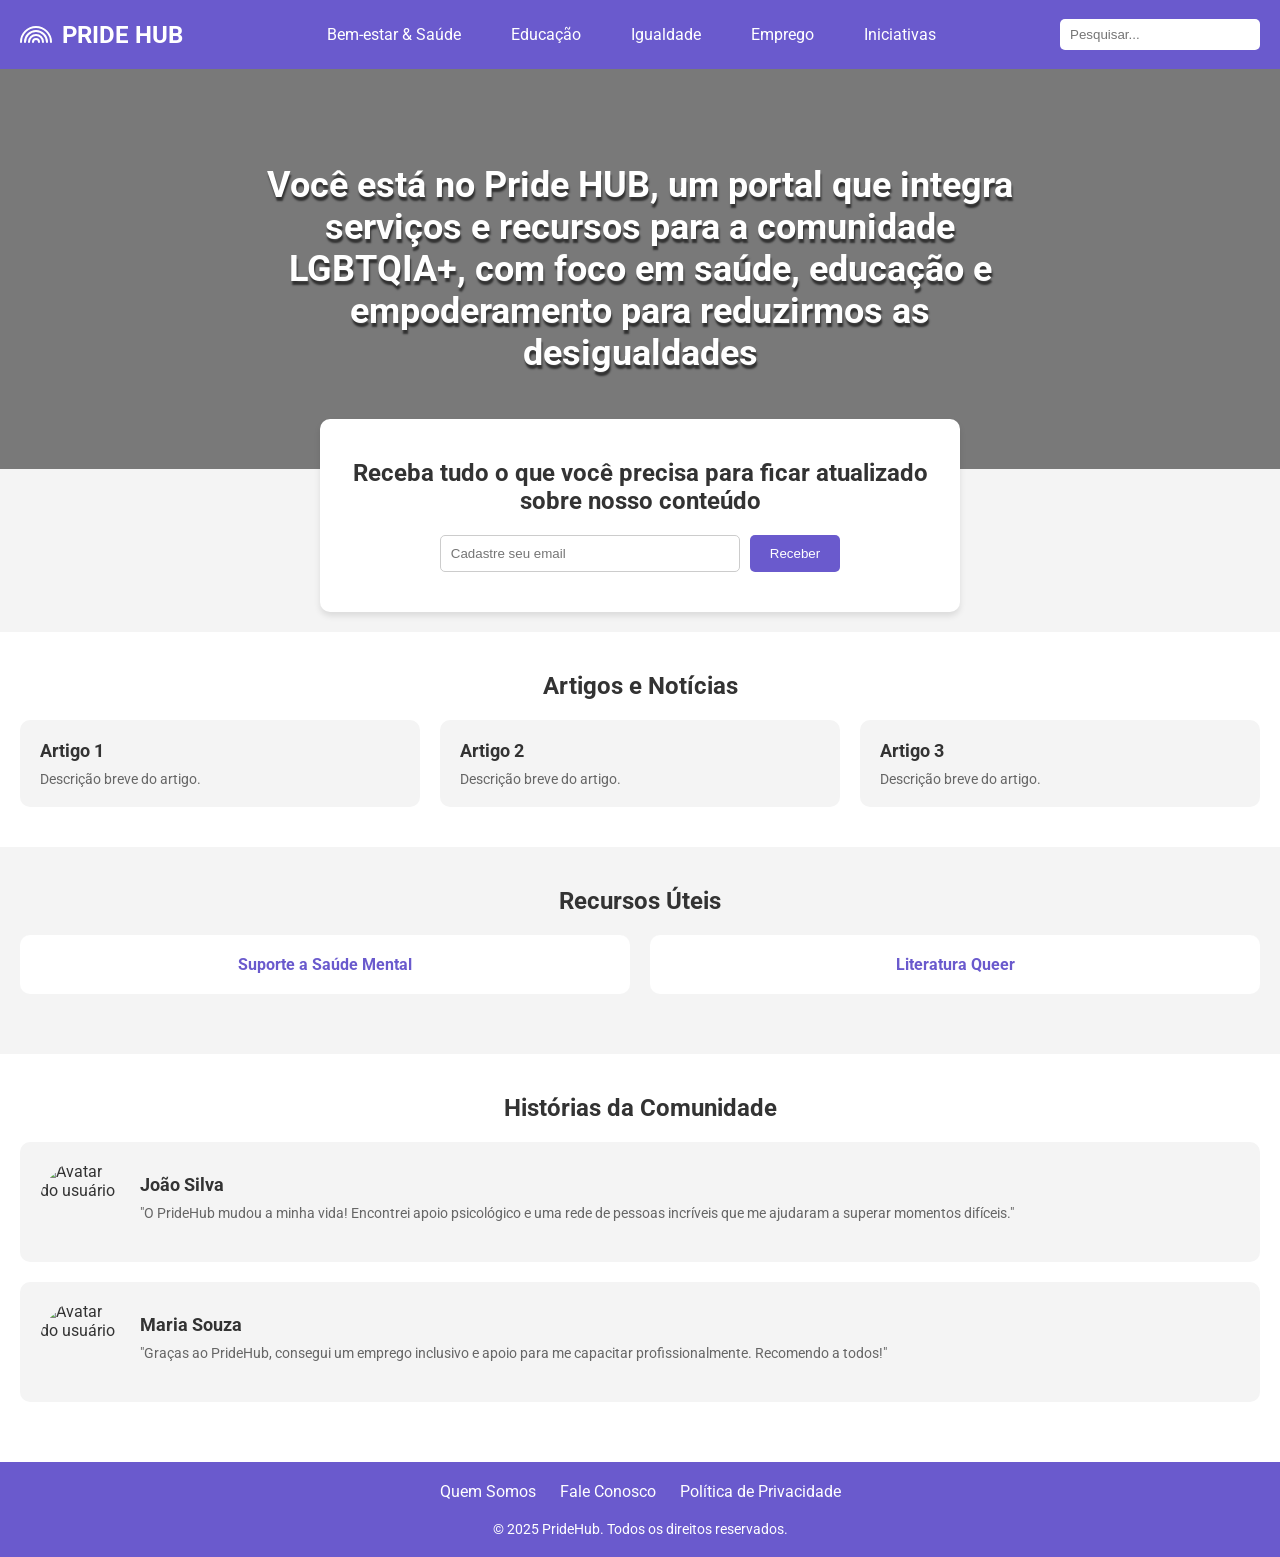
==== Desktop/Recode Pride Hub/pridehub/index.html @ 86a32c19 "inicio" ====
<!DOCTYPE html>
<html lang="pt-BR">
<head>
    <meta charset="UTF-8">
    <meta name="viewport" content="width=device-width, initial-scale=1.0">
    <title>PrideHub - Seu lugar inclusivo e acolhedor</title>
	<link rel="icon" type="image/png" href="img/favicon-96x96.png" sizes="96x96" />
    <link rel="icon" type="image/svg+xml" href="img/favicon.svg" />
    <link rel="shortcut icon" href="img/favicon.ico" />
    <link rel="apple-touch-icon" sizes="180x180" href="img/apple-touch-icon.png" />
    <link rel="manifest" href="img/site.webmanifest" />
	<link rel="stylesheet" href="style.css">
    <link href="https://fonts.googleapis.com/css2?family=Roboto:wght@400;700&display=swap" rel="stylesheet">
    <!-- Feather Icons -->
    <script src="https://unpkg.com/feather-icons"></script>
</head>
<body>

    <!-- Navbar -->
    <nav class="navbar">
        <a href="#" class="navbar-brand">
            <svg xmlns="http://www.w3.org/2000/svg" width="32" height="32" fill="currentColor" class="bi bi-rainbow" viewBox="0 0 16 16">
                <path d="M8 4.5a7 7 0 0 0-7 7 0.5 0.5 0 0 1-1 0 8 8 0 1 1 16 0 0.5 0.5 0 0 1-1 0 7 7 0 0 0-7-7zm0 2a5 5 0 0 0-5 5 0.5 0.5 0 0 1-1 0 6 6 0 1 1 12 0 0.5 0.5 0 0 1-1 0 5 5 0 0 0-5-5zm0 2a3 3 0 0 0-3 3 0.5 0.5 0 0 1-1 0 4 4 0 1 1 8 0 0.5 0.5 0 0 1-1 0 3 3 0 0 0-3-3zm0 2a1 1 0 0 0-1 1 0.5 0.5 0 0 1-1 0 2 2 0 1 1 4 0 0.5 0.5 0 0 1-1 0 1 1 0 0 0-1-1z"/>
            </svg>
            PRIDE HUB
        </a>
        <div class="menu-toggle" onclick="toggleMenu()">
            <span></span>
            <span></span>
            <span></span>
        </div>
        <ul class="navbar-nav">
            <li class="nav-item">
                <a href="#" class="nav-link">Bem-estar & Saúde</a>
                <ul class="dropdown-menu">
                    <li><a href="#">Mapa da Saúde Inclusiva</a></li>
                    <li><a href="#">Apoio Psicológico Online</a></li>
                    <li><a href="#">Saúde Sexual</a></li>
                </ul>
            </li>
            <li class="nav-item">
                <a href="#" class="nav-link">Educação</a>
                <ul class="dropdown-menu">
                    <li><a href="#">Cursos e Workshops</a></li>
                    <li><a href="#">Palestras</a></li>
                    <li><a href="#">Literatura</a></li>
                </ul>
            </li>
            <li class="nav-item">
                <a href="#" class="nav-link">Igualdade</a>
                <ul class="dropdown-menu">
                    <li><a href="#">Redes de Apoio</a></li>
                    <li><a href="#">Campanhas de Empoderamento</a></li>
                    <li><a href="#">Orientação sobre Direitos</a></li>
                    <li><a href="#">Pride nas Escolas</a></li>
                </ul>
            </li>
            <li class="nav-item">
                <a href="#" class="nav-link">Emprego</a>
                <ul class="dropdown-menu">
                    <li><a href="#">Vagas Inclusivas</a></li>
                    <li><a href="#">Mentoria Profissional</a></li>
                    <li><a href="#">Capacitação e Cursos</a></li>
                </ul>
            </li>
            <li class="nav-item">
                <a href="#" class="nav-link">Iniciativas</a>
                <ul class="dropdown-menu">
                    <li><a href="#">Grupo Teatral</a></li>
                    <li><a href="#">Orientação a Docentes</a></li>
                    <li><a href="#">Concurso LGBT</a></li>
                </ul>
            </li>
        </ul>
        <div class="search-bar">
            <input type="text" placeholder="Pesquisar...">
            <i data-feather="search" class="search-icon"></i> <!-- Ícone de lupa -->
        </div>
    </nav>

    <!-- Top Section -->
    <section class="top">
        <h1>Você está no Pride HUB, um portal que integra serviços e recursos para a comunidade LGBTQIA+, com foco em saúde, educação e empoderamento para reduzirmos as desigualdades</h1>
    </section>

    <!-- Formulário de Cadastro -->
    <section class="newsletter">
        <h2>Receba tudo o que você precisa para ficar atualizado sobre nosso conteúdo</h2>
        <form>
            <input type="email" placeholder="Cadastre seu email" required>
            <button type="submit">Receber</button>
        </form>
    </section>

    <!-- Seção de Artigos -->
    <section class="articles">
        <h2>Artigos e Notícias</h2>
        <div class="article-list">
            <div class="article-item">
                <h3>Artigo 1</h3>
                <p>Descrição breve do artigo.</p>
            </div>
            <div class="article-item">
                <h3>Artigo 2</h3>
                <p>Descrição breve do artigo.</p>
            </div>
            <div class="article-item">
                <h3>Artigo 3</h3>
                <p>Descrição breve do artigo.</p>
            </div>
        </div>
    </section>

    <!-- Seção de Recursos Úteis -->
    <section class="recursos">
        <h2>Recursos Úteis</h2>
        <div class="recurso-list">
            <div class="recurso-item">
                <a href="#">Suporte a Saúde Mental</a>
            </div>
            <div class="recurso-item">
                <a href="#">Literatura Queer</a>
            </div>
        </div>
    </section>

    <!-- Seção de Histórias da Comunidade -->
    <section class="testimonials">
        <h2>Histórias da Comunidade</h2>
        <div class="testimonial-card">
            <img src="https://via.placeholder.com/80" alt="Avatar do usuário">
            <div class="testimonial-content">
                <h3>João Silva</h3>
                <p>"O PrideHub mudou a minha vida! Encontrei apoio psicológico e uma rede de pessoas incríveis que me ajudaram a superar momentos difíceis."</p>
                <div class="rating">
                    <i data-feather="star" fill="gold"></i>
                    <i data-feather="star" fill="gold"></i>
                    <i data-feather="star" fill="gold"></i>
                    <i data-feather="star" fill="gold"></i>
                    <i data-feather="star" fill="gold"></i>
                </div>
            </div>
        </div>
        <div class="testimonial-card">
            <img src="https://via.placeholder.com/80" alt="Avatar do usuário">
            <div class="testimonial-content">
                <h3>Maria Souza</h3>
                <p>"Graças ao PrideHub, consegui um emprego inclusivo e apoio para me capacitar profissionalmente. Recomendo a todos!"</p>
                <div class="rating">
                    <i data-feather="star" fill="gold"></i>
                    <i data-feather="star" fill="gold"></i>
                    <i data-feather="star" fill="gold"></i>
                    <i data-feather="star" fill="gold"></i>
                    <i data-feather="star" fill="gold"></i>
                </div>
            </div>
        </div>
    </section>

    <!-- Footer -->
    <footer>
        <a href="#">Quem Somos</a>
        <a href="#">Fale Conosco</a>
        <a href="#">Política de Privacidade</a>
        <p style="margin-top:20px;">© 2025 PrideHub. Todos os direitos reservados.</p>
    </footer>

    <!-- Script para carregar ícones e ativar menu mobile -->
    <script>
        feather.replace();

        function toggleMenu() {
            const navbarNav = document.querySelector('.navbar-nav');
            navbarNav.classList.toggle('active');
        }
    </script>
</body>
</html>
---- Desktop/Recode Pride Hub/pridehub/style.css ----
/* Reset CSS */
        * {
            margin: 0;
            padding: 0;
            box-sizing: border-box;
        }

        body {
            font-family: 'Roboto', sans-serif;
            background-color: #f4f4f4;
            color: #333;
        }

        /* Navbar */
        .navbar {
            display: flex;
            justify-content: space-between;
            align-items: center;
            background-color: #6A5ACD;
            padding: 15px 20px;
        }

        .navbar-brand {
            display: flex;
            align-items: center;
            color: #fff;
            font-size: 24px;
            font-weight: bold;
            text-decoration: none;
        }

        .navbar-brand svg {
            margin-right: 10px;
        }

        .navbar-nav {
            display: flex;
            list-style: none;
        }

        .nav-item {
            position: relative;
            margin-left: 20px;
        }

        .nav-link {
            color: #fff;
            text-decoration: none;
            padding: 10px 15px;
            display: block;
        }

        .nav-link:hover {
            background-color: #7B68EE;
            border-radius: 5px;
        }

        .dropdown-menu {
            display: none;
            position: absolute;
            top: 100%;
            left: 0;
            background-color: #6A5ACD;
            list-style: none;
            padding: 10px;
            border-radius: 5px;
            z-index: 1000;
        }

        .dropdown-menu li {
            margin: 5px 0;
        }

        .dropdown-menu li a {
            color: #fff;
            text-decoration: none;
            display: block;
            padding: 5px 10px;
        }

        .dropdown-menu li a:hover {
            background-color: #7B68EE;
            border-radius: 5px;
        }

        .nav-item:hover .dropdown-menu {
            display: block;
        }

        .search-bar {
            display: flex;
            align-items: center;
            position: relative;
        }

        .search-bar input {
            padding: 8px 30px 8px 10px; /* Espaço para o ícone */
            border: none;
            border-radius: 5px;
            width: 200px;
        }

        .search-bar .search-icon {
            position: absolute;
            right: 10px;
            color: #6A5ACD;
            cursor: pointer;
        }

        /* Menu Sanduíche para Mobile */
        .menu-toggle {
            display: none;
            flex-direction: column;
            cursor: pointer;
        }

        .menu-toggle span {
            width: 25px;
            height: 3px;
            background-color: #fff;
            margin: 4px 0;
            border-radius: 3px;
        }

        /* top Section */
        .top {
            position: relative;
            height: 400px;
            background-image: url('img/lgbt.jpg');
            background-size: cover;
            background-position: center;
            display: flex;
            align-items: center;
            justify-content: center;
            text-align: center;
            color: #fff;
        }

        .top::before {
            content: '';
            position: absolute;
            top: 0;
            left: 0;
            right: 0;
            bottom: 0;
            background-color: rgba(0, 0, 0, 0.5);
        }

        .top h1 {
            position: relative;
            font-size: 36px;
            max-width: 800px;
            margin: 0 auto;
			text-shadow: 1px 4px 2px rgba(0,0,0,0.6);
        }

        /* Formulário de Cadastro */
        .newsletter {
            text-align: center;
            padding: 40px 20px;
            background-color: #fff;
            margin-top: -50px;
            position: relative;
            z-index: 1;
            box-shadow: 0 4px 6px rgba(0, 0, 0, 0.1);
            border-radius: 10px;
            width: 50%;
            margin-left: auto;
            margin-right: auto;
        }

        .newsletter h2 {
            font-size: 24px;
            margin-bottom: 20px;
        }

        .newsletter form {
            display: flex;
            justify-content: center;
            gap: 10px;
        }

        .newsletter input {
            padding: 10px;
            border: 1px solid #ccc;
            border-radius: 5px;
            width: 300px;
        }

        .newsletter button {
            padding: 10px 20px;
            background-color: #6A5ACD;
            color: #fff;
            border: none;
            border-radius: 5px;
            cursor: pointer;
        }

        .newsletter button:hover {
            background-color: #7B68EE;
        }

        /* Seção de Artigos */
        .articles {
            padding: 40px 20px;
            background-color: #fff;
            margin-top: 20px;
        }

        .articles h2 {
            font-size: 24px;
            margin-bottom: 20px;
            text-align: center;
        }

        .articles .article-list {
            display: flex;
            gap: 20px;
        }

        .articles .article-item {
            background-color: #f4f4f4;
            padding: 20px;
            border-radius: 10px;
            width: 33.33%;
        }

        .articles .article-item h3 {
            font-size: 18px;
            margin-bottom: 10px;
        }

        .articles .article-item p {
            font-size: 14px;
            color: #666;
        }

        /* Seção de Recursos Úteis */
        .recursos {
            padding: 40px 20px;
            background-color: #f4f4f4;
        }

        .recursos h2 {
            font-size: 24px;
            margin-bottom: 20px;
            text-align: center;
        }

        .recursos .recurso-list {
            display: flex;
            gap: 20px;
        }

        .recursos .recurso-item {
            background-color: #fff;
            padding: 20px;
            border-radius: 10px;
            width: 50%;
            text-align: center;
        }

        .recursos .recurso-item a {
            color: #6A5ACD;
            text-decoration: none;
            font-weight: bold;
        }

        .recursos .recurso-item a:hover {
            text-decoration: underline;
        }

        /* Seção de Histórias da Comunidade */
        .testimonials {
            padding: 40px 20px;
            background-color: #fff;
            margin-top: 20px;
        }

        .testimonials h2 {
            font-size: 24px;
            margin-bottom: 20px;
            text-align: center;
        }

        .testimonial-card {
            display: flex;
            align-items: center;
            background-color: #f4f4f4;
            padding: 20px;
            border-radius: 10px;
            margin-bottom: 20px;
        }

        .testimonial-card img {
            width: 80px;
            height: 80px;
            border-radius: 50%;
            margin-right: 20px;
        }

        .testimonial-card .testimonial-content {
            flex: 1;
        }

        .testimonial-card h3 {
            font-size: 18px;
            margin-bottom: 10px;
        }

        .testimonial-card p {
            font-size: 14px;
            color: #666;
            margin-bottom: 10px;
        }

        .testimonial-card .rating {
            color: #FFD700; /* Cor das estrelas */
        }

        /* Footer */
        footer {
            background-color: #6A5ACD;
            color: #fff;
            padding: 20px;
            text-align: center;
        }

        footer a {
            color: #fff;
            text-decoration: none;
            margin: 0 10px;
        }

        footer a:hover {
            text-decoration: underline;
        }

        footer p {
            margin-top: 10px;
            font-size: 14px;
        }

        /* Responsividade */
        @media (max-width: 768px) {
            .navbar-nav {
                display: none;
                flex-direction: column;
                width: 100%;
                background-color: #6A5ACD;
                position: absolute;
                top: 60px;
                left: 0;
                z-index: 1000;
            }

            .navbar-nav.active {
                display: flex;
            }

            .nav-item {
                margin: 0;
            }

            .nav-link {
                padding: 15px;
                border-bottom: 1px solid #7B68EE;
            }

            .dropdown-menu {
                position: static;
                background-color: #7B68EE;
                border-radius: 0;
            }

            .menu-toggle {
                display: flex;
            }

            .search-bar {
                display: none;
            }

            .top h1 {
                font-size: 24px;
                padding: 0 20px;
            }

            .newsletter {
                width: 90%;
            }

            .articles .article-list {
                flex-direction: column;
            }

            .articles .article-item {
                width: 100%;
            }

            .recursos .recurso-list {
                flex-direction: column;
            }

            .recursos .recurso-item {
                width: 100%;
            }
        }
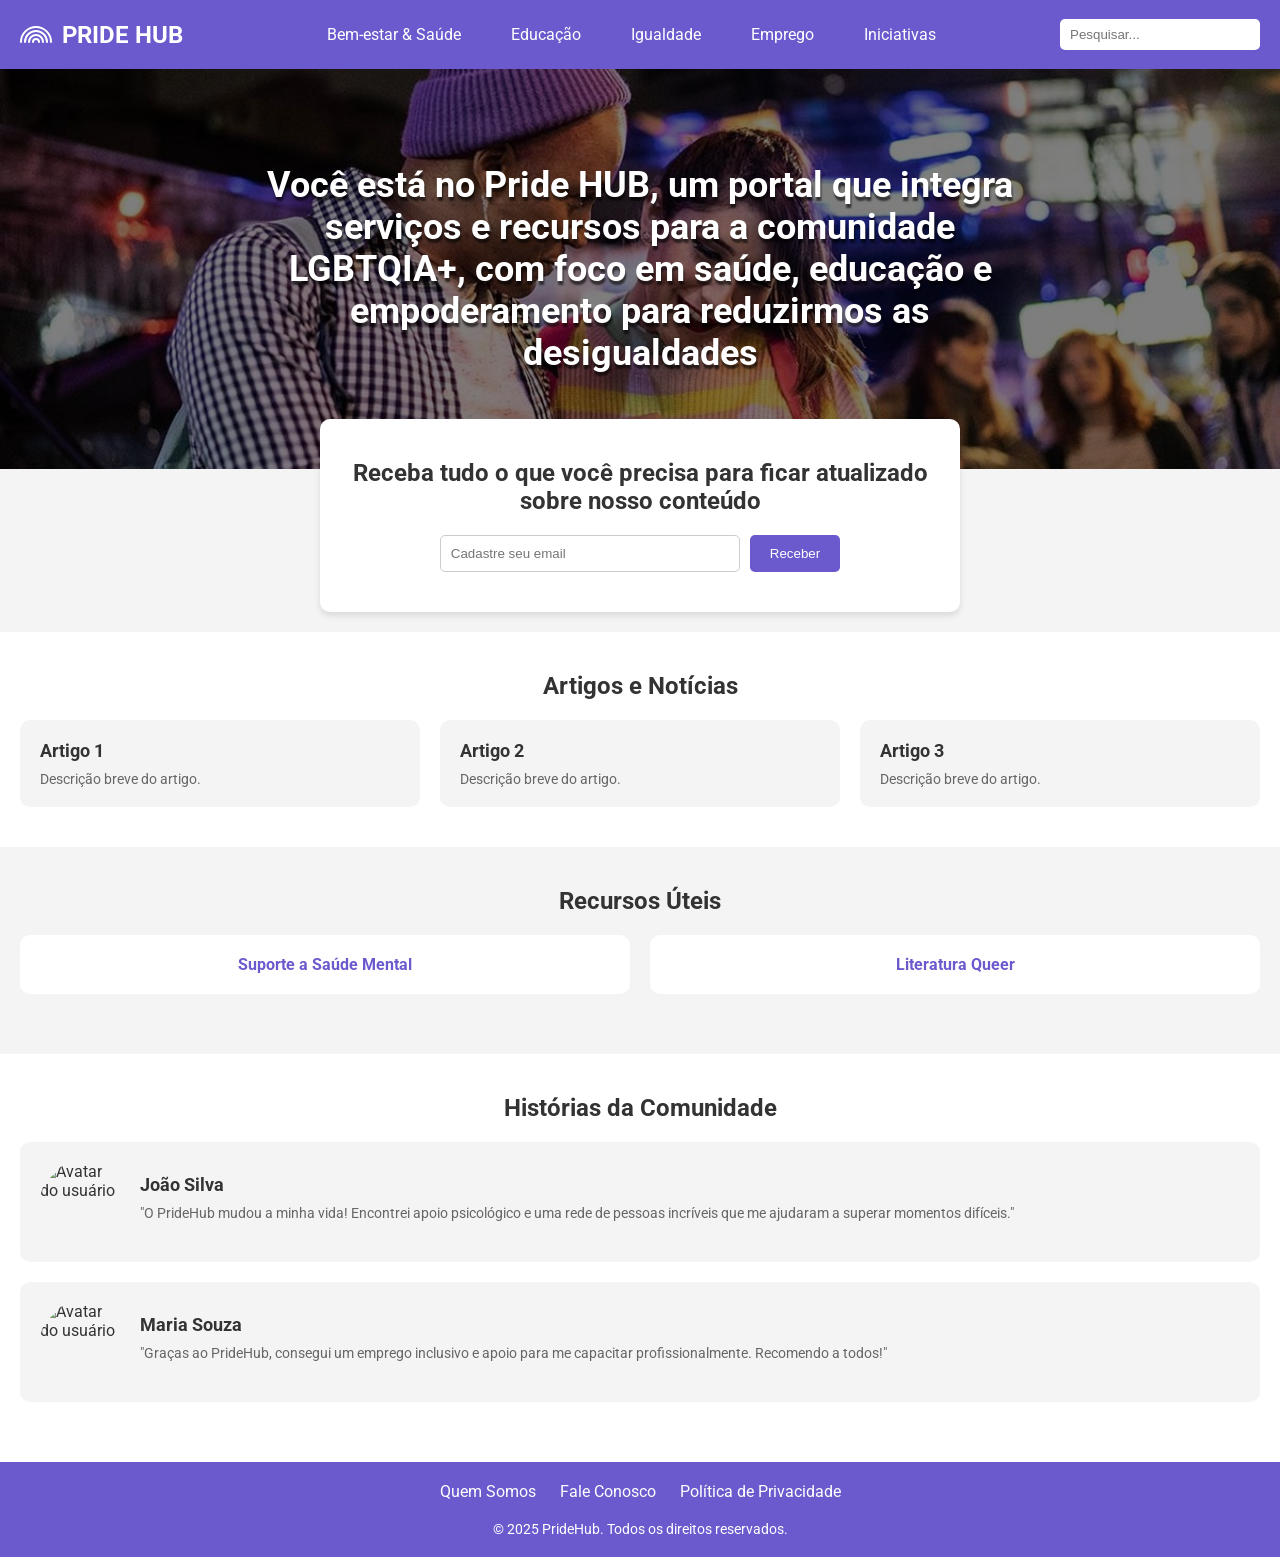
==== commit bfbcea6e: "ini" ====
--- a/Desktop/Recode Pride Hub/pridehub/index.html
+++ b/Desktop/Recode Pride Hub/pridehub/index.html
@@ -11,7 +11,7 @@
     <link rel="manifest" href="img/site.webmanifest" />
 	<link rel="stylesheet" href="style.css">
     <link href="https://fonts.googleapis.com/css2?family=Roboto:wght@400;700&display=swap" rel="stylesheet">
-    <!-- Feather Icons -->
+    <!--- Feather Icons --->
     <script src="https://unpkg.com/feather-icons"></script>
 </head>
 <body>
